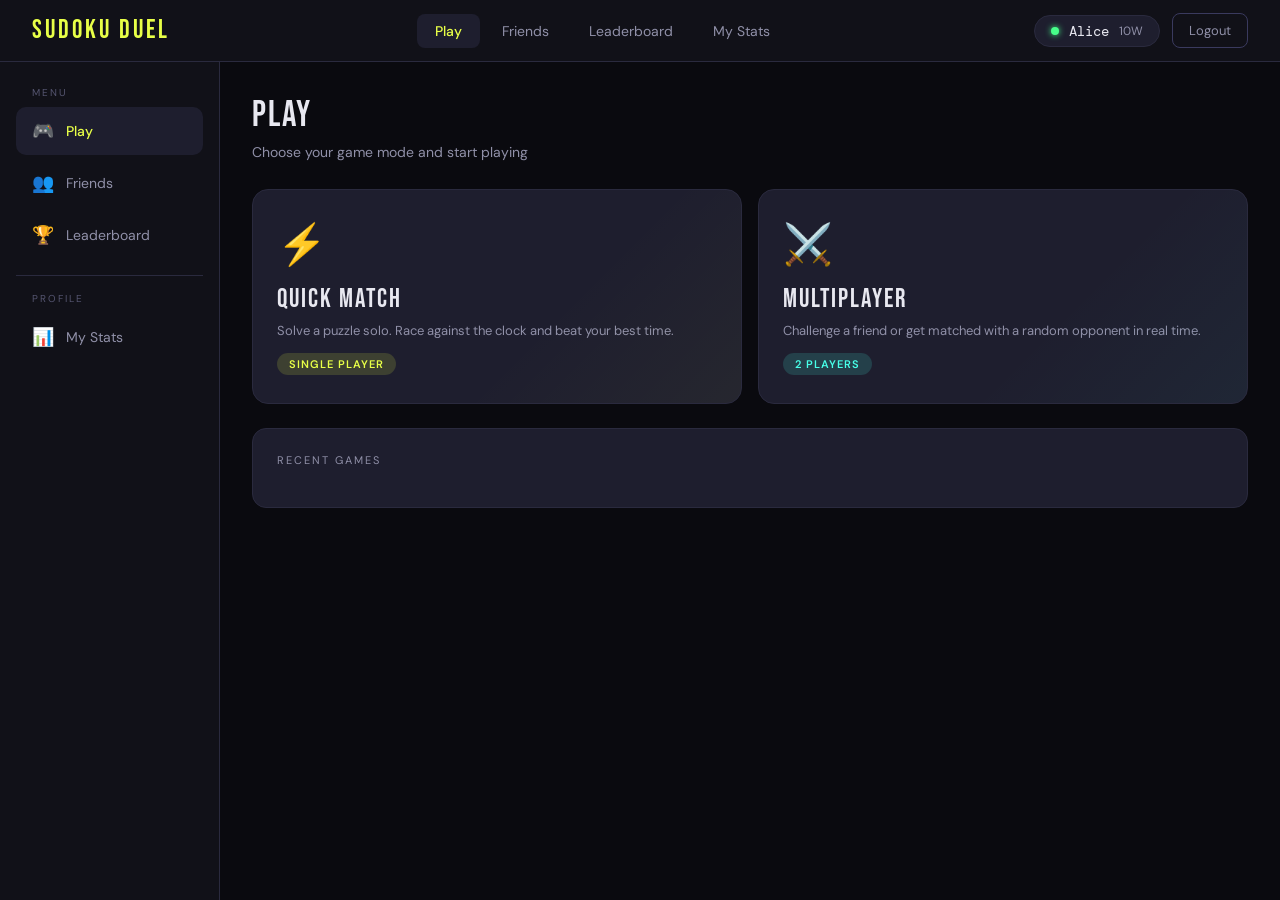
==== frontend_new/dashboard.html @ 7120846f "web dashboard and login logout page is designed" ====
<!DOCTYPE html>
<html lang="en">
<head>
<meta charset="UTF-8"/>
<meta name="viewport" content="width=device-width, initial-scale=1.0"/>
<title>Sudoku Duel — Dashboard</title>
<link href="https://fonts.googleapis.com/css2?family=Bebas+Neue&family=DM+Mono:wght@400;500&family=DM+Sans:wght@300;400;500&display=swap" rel="stylesheet"/>
<style>
:root {
  --bg:      #0a0a0f;
  --bg2:     #111118;
  --surface: #1e1e2e;
  --border:  #2a2a3e;
  --border2: #3a3a5e;
  --accent:  #e8ff47;
  --accent2: #47ffe8;
  --green:   #47ff8a;
  --danger:  #ff4747;
  --orange:  #ff9f47;
  --muted:   #555570;
  --text:    #e8e8f0;
  --text2:   #9090a8;
}
*, *::before, *::after { box-sizing: border-box; margin: 0; padding: 0; }
html, body { min-height: 100vh; background: var(--bg); color: var(--text); font-family: 'DM Sans', sans-serif; }

/* ── Header ── */
header {
  display: flex; align-items: center; justify-content: space-between;
  padding: 0 32px; height: 62px;
  border-bottom: 1px solid var(--border);
  background: var(--bg2);
  position: sticky; top: 0; z-index: 100;
}
.header-logo { font-family: 'Bebas Neue', sans-serif; font-size: 26px; color: var(--accent); letter-spacing: 3px; }
.header-nav { display: flex; gap: 4px; }
.nav-btn {
  padding: 8px 18px; background: transparent; border: none;
  color: var(--text2); font-size: 14px; cursor: pointer;
  border-radius: 8px; transition: all 0.15s; font-family: 'DM Sans', sans-serif;
}
.nav-btn:hover { background: var(--surface); color: var(--text); }
.nav-btn.active { background: var(--surface); color: var(--accent); font-weight: 500; }
.header-right { display: flex; align-items: center; gap: 12px; }
.player-chip {
  display: flex; align-items: center; gap: 10px;
  background: var(--surface); border: 1px solid var(--border);
  border-radius: 999px; padding: 6px 16px; cursor: pointer;
}
.chip-dot { width: 8px; height: 8px; border-radius: 50%; background: var(--green); box-shadow: 0 0 6px var(--green); }
.chip-name { font-family: 'DM Mono', monospace; font-size: 14px; }
.chip-wins { font-size: 12px; color: var(--text2); }
.btn-logout {
  background: transparent; border: 1px solid var(--border2);
  border-radius: 8px; color: var(--text2); padding: 8px 16px;
  font-size: 13px; cursor: pointer; transition: all 0.15s;
  font-family: 'DM Sans', sans-serif;
}
.btn-logout:hover { border-color: var(--danger); color: var(--danger); }

/* ── Layout ── */
.page { display: flex; min-height: calc(100vh - 62px); }
.sidebar {
  width: 220px; border-right: 1px solid var(--border);
  background: var(--bg2); padding: 24px 16px;
  display: flex; flex-direction: column; gap: 4px;
  flex-shrink: 0;
}
.sidebar-btn {
  display: flex; align-items: center; gap: 12px;
  padding: 12px 16px; border: none; border-radius: 10px;
  background: transparent; color: var(--text2);
  font-size: 14px; cursor: pointer; text-align: left;
  width: 100%; transition: all 0.15s; font-family: 'DM Sans', sans-serif;
}
.sidebar-btn:hover { background: var(--surface); color: var(--text); }
.sidebar-btn.active { background: var(--surface); color: var(--accent); font-weight: 500; }
.sidebar-btn .icon { font-size: 18px; width: 22px; text-align: center; }
.sidebar-divider { height: 1px; background: var(--border); margin: 12px 0; }
.sidebar-label { font-size: 10px; text-transform: uppercase; letter-spacing: 2px; color: var(--muted); padding: 0 16px; margin-bottom: 4px; }

.content { flex: 1; padding: 32px; overflow-y: auto; }

/* ── Section cards ── */
.section { display: none; }
.section.active { display: block; }

.page-title { font-family: 'Bebas Neue', sans-serif; font-size: 36px; color: var(--text); letter-spacing: 2px; margin-bottom: 6px; }
.page-sub { color: var(--text2); font-size: 14px; margin-bottom: 28px; }

.card {
  background: var(--surface); border: 1px solid var(--border);
  border-radius: 14px; padding: 24px;
}
.card-title { font-size: 11px; text-transform: uppercase; letter-spacing: 2px; color: var(--text2); margin-bottom: 16px; }

/* ── Play section ── */
.play-grid { display: grid; grid-template-columns: 1fr 1fr; gap: 16px; margin-bottom: 24px; }
.play-card {
  background: var(--surface); border: 1px solid var(--border);
  border-radius: 16px; padding: 28px 24px;
  cursor: pointer; transition: all 0.2s;
  position: relative; overflow: hidden;
}
.play-card::before {
  content: ''; position: absolute; inset: 0;
  background: linear-gradient(135deg, transparent 60%, rgba(232,255,71,0.04));
  pointer-events: none;
}
.play-card:hover { border-color: var(--accent); transform: translateY(-2px); }
.play-card.multi::before { background: linear-gradient(135deg, transparent 60%, rgba(71,255,232,0.04)); }
.play-card.multi:hover { border-color: var(--accent2); }
.play-icon { font-size: 40px; margin-bottom: 14px; }
.play-title { font-family: 'Bebas Neue', sans-serif; font-size: 26px; letter-spacing: 2px; margin-bottom: 6px; }
.play-desc { font-size: 13px; color: var(--text2); line-height: 1.5; }
.play-badge {
  display: inline-block; margin-top: 12px;
  padding: 4px 12px; border-radius: 99px;
  font-size: 11px; font-weight: 600; letter-spacing: 1px;
}
.badge-yellow { background: rgba(232,255,71,0.15); color: var(--accent); }
.badge-cyan   { background: rgba(71,255,232,0.15); color: var(--accent2); }

/* Difficulty row */
.diff-row { display: flex; gap: 8px; margin-bottom: 20px; }
.pill {
  padding: 8px 20px; border: 1px solid var(--border);
  border-radius: 8px; background: transparent;
  color: var(--text2); font-size: 13px; cursor: pointer;
  transition: all 0.15s; font-family: 'DM Sans', sans-serif;
}
.pill:hover  { border-color: var(--accent); color: var(--accent); }
.pill.active { background: var(--accent); border-color: var(--accent); color: var(--bg); font-weight: 500; }

.size-row { display: flex; gap: 8px; margin-bottom: 24px; align-items: center; }
.size-label { font-size: 12px; color: var(--text2); }

.btn-primary {
  padding: 14px 32px; background: var(--accent); border: none;
  border-radius: 10px; color: var(--bg);
  font-family: 'Bebas Neue', sans-serif; font-size: 20px;
  letter-spacing: 2px; cursor: pointer; transition: opacity 0.15s, transform 0.1s;
}
.btn-primary:hover { opacity: 0.88; transform: translateY(-1px); }

.btn-secondary {
  padding: 14px 32px; background: transparent; border: 1px solid var(--accent2);
  border-radius: 10px; color: var(--accent2);
  font-family: 'Bebas Neue', sans-serif; font-size: 20px;
  letter-spacing: 2px; cursor: pointer; transition: all 0.15s;
}
.btn-secondary:hover { background: rgba(71,255,232,0.08); }

/* Recent games */
.game-row {
  display: flex; align-items: center; gap: 16px;
  padding: 14px 0; border-bottom: 1px solid var(--border);
}
.game-row:last-child { border-bottom: none; }
.game-result {
  width: 48px; height: 48px; border-radius: 10px;
  display: flex; align-items: center; justify-content: center;
  font-size: 20px; flex-shrink: 0;
}
.result-win  { background: rgba(71,255,138,0.12); }
.result-loss { background: rgba(255,71,71,0.12); }
.result-draw { background: rgba(255,159,71,0.12); }
.game-info { flex: 1; }
.game-vs   { font-size: 14px; font-weight: 500; }
.game-meta { font-size: 12px; color: var(--text2); margin-top: 2px; }
.game-score { font-family: 'DM Mono', monospace; font-size: 16px; font-weight: 600; }

/* ── Friends section ── */
.friends-layout { display: grid; grid-template-columns: 1fr 320px; gap: 20px; }
.search-bar {
  display: flex; gap: 10px; margin-bottom: 20px;
}
.search-bar input {
  flex: 1; background: var(--bg2); border: 1px solid var(--border);
  border-radius: 10px; color: var(--text);
  font-family: 'DM Mono', monospace; font-size: 14px;
  padding: 12px 16px; outline: none; transition: border-color 0.2s;
}
.search-bar input:focus { border-color: var(--accent); }
.search-bar input::placeholder { color: var(--muted); }
.btn-search {
  padding: 12px 20px; background: var(--accent); border: none;
  border-radius: 10px; color: var(--bg); font-weight: 600;
  font-size: 14px; cursor: pointer; white-space: nowrap;
  font-family: 'DM Sans', sans-serif;
}

.friend-row {
  display: flex; align-items: center; gap: 14px;
  padding: 14px 0; border-bottom: 1px solid var(--border);
}
.friend-row:last-child { border-bottom: none; }
.avatar {
  width: 44px; height: 44px; border-radius: 50%;
  display: flex; align-items: center; justify-content: center;
  font-family: 'Bebas Neue', sans-serif; font-size: 20px;
  flex-shrink: 0;
}
.avatar-a { background: rgba(232,255,71,0.15);  color: var(--accent);  }
.avatar-b { background: rgba(71,255,232,0.15);  color: var(--accent2); }
.avatar-c { background: rgba(71,255,138,0.15);  color: var(--green);   }
.avatar-d { background: rgba(255,159,71,0.15);  color: var(--orange);  }
.avatar-e { background: rgba(255,71,71,0.15);   color: var(--danger);  }
.friend-info { flex: 1; }
.friend-name { font-size: 14px; font-weight: 500; }
.friend-stat { font-size: 12px; color: var(--text2); margin-top: 2px; }
.online-dot { display: inline-block; width: 7px; height: 7px; border-radius: 50%; background: var(--green); box-shadow: 0 0 5px var(--green); margin-right: 5px; }
.offline-dot { display: inline-block; width: 7px; height: 7px; border-radius: 50%; background: var(--muted); margin-right: 5px; }
.friend-actions { display: flex; gap: 8px; }
.btn-sm {
  padding: 7px 14px; border-radius: 8px; font-size: 12px;
  cursor: pointer; font-weight: 600; transition: all 0.15s;
  font-family: 'DM Sans', sans-serif; border: none;
}
.btn-challenge { background: rgba(232,255,71,0.12); color: var(--accent); border: 1px solid rgba(232,255,71,0.2); }
.btn-challenge:hover { background: rgba(232,255,71,0.2); }
.btn-remove   { background: transparent; color: var(--muted); border: 1px solid var(--border); }
.btn-remove:hover { color: var(--danger); border-color: var(--danger); }
.btn-add      { background: rgba(71,255,138,0.12); color: var(--green); border: 1px solid rgba(71,255,138,0.2); }
.btn-add:hover { background: rgba(71,255,138,0.2); }

.online-badge { display: inline-block; padding: 2px 8px; border-radius: 99px; font-size: 10px; font-weight: 600; margin-left: 6px; }
.badge-online  { background: rgba(71,255,138,0.15); color: var(--green); }
.badge-offline { background: rgba(85,85,112,0.2);   color: var(--muted); }

/* recommend section inside friends */
.rec-section { margin-top: 0; }
.rec-row {
  display: flex; align-items: center; gap: 12px;
  padding: 12px 0; border-bottom: 1px solid var(--border);
}
.rec-row:last-child { border-bottom: none; }
.rec-info { flex: 1; }
.rec-name  { font-size: 13px; font-weight: 500; }
.rec-meta  { font-size: 11px; color: var(--text2); }
.mutual-tag { font-size: 11px; color: var(--accent2); margin-top: 2px; }

/* ── Leaderboard section ── */
.lb-tabs { display: flex; gap: 8px; margin-bottom: 20px; }
.lb-tab {
  padding: 8px 18px; border: 1px solid var(--border);
  border-radius: 8px; background: transparent;
  color: var(--text2); font-size: 13px; cursor: pointer;
  transition: all 0.15s; font-family: 'DM Sans', sans-serif;
}
.lb-tab.active { background: var(--accent); border-color: var(--accent); color: var(--bg); font-weight: 500; }

.lb-row {
  display: flex; align-items: center; gap: 16px;
  padding: 14px 16px; border-radius: 10px;
  margin-bottom: 6px; background: var(--bg2);
  transition: background 0.15s;
}
.lb-row:hover { background: var(--surface); }
.lb-row.me { background: rgba(232,255,71,0.06); border: 1px solid rgba(232,255,71,0.15); }
.lb-rank { width: 32px; font-family: 'DM Mono', monospace; font-size: 16px; font-weight: 700; color: var(--text2); text-align: center; }
.lb-rank.gold   { color: #ffd700; }
.lb-rank.silver { color: #c0c0c0; }
.lb-rank.bronze { color: #cd7f32; }
.lb-avatar { width: 38px; height: 38px; border-radius: 50%; display: flex; align-items: center; justify-content: center; font-family: 'Bebas Neue', sans-serif; font-size: 18px; flex-shrink: 0; }
.lb-name  { flex: 1; font-size: 14px; font-weight: 500; }
.lb-stat  { font-family: 'DM Mono', monospace; font-size: 14px; font-weight: 600; }
.lb-wins  { color: var(--green); min-width: 70px; text-align: right; }
.lb-wr    { color: var(--text2); font-size: 12px; min-width: 60px; text-align: right; }
.lb-time  { color: var(--accent2); font-size: 12px; min-width: 70px; text-align: right; }
.lb-header {
  display: flex; align-items: center; gap: 16px;
  padding: 0 16px 10px;
  border-bottom: 1px solid var(--border); margin-bottom: 8px;
}
.lb-header-rank { width: 32px; }
.lb-header-av   { width: 38px; }
.lb-header-name { flex: 1; }
.lb-header span { font-size: 10px; text-transform: uppercase; letter-spacing: 1.5px; color: var(--muted); }

/* ── Stats section ── */
.stats-grid { display: grid; grid-template-columns: repeat(4, 1fr); gap: 14px; margin-bottom: 24px; }
.stat-card {
  background: var(--surface); border: 1px solid var(--border);
  border-radius: 12px; padding: 20px;
}
.stat-label { font-size: 11px; text-transform: uppercase; letter-spacing: 1.5px; color: var(--text2); margin-bottom: 8px; }
.stat-value { font-family: 'Bebas Neue', sans-serif; font-size: 40px; letter-spacing: 1px; line-height: 1; }
.stat-sub   { font-size: 12px; color: var(--text2); margin-top: 4px; }
.stat-green  { color: var(--green); }
.stat-accent { color: var(--accent); }
.stat-cyan   { color: var(--accent2); }
.stat-orange { color: var(--orange); }


/* ── Toast ── */
.toast {
  position: fixed; bottom: 32px; left: 50%;
  transform: translateX(-50%) translateY(20px);
  background: var(--surface); border: 1px solid var(--border);
  border-radius: 12px; padding: 14px 28px;
  font-size: 14px; z-index: 1000; opacity: 0;
  transition: all 0.3s; pointer-events: none;
}
.toast.show { opacity: 1; transform: translateX(-50%) translateY(0); }
.toast.success { border-color: var(--green); color: var(--green); }
.toast.info    { border-color: var(--accent); color: var(--accent); }

/* ── Modal ── */
.overlay {
  position: fixed; inset: 0; background: rgba(0,0,0,0.85);
  display: none; align-items: center; justify-content: center; z-index: 500;
}
.overlay.show { display: flex; }
.modal {
  background: var(--surface); border: 1px solid var(--border2);
  border-radius: 20px; padding: 36px; width: 420px; max-width: 90%;
}
.modal-title { font-family: 'Bebas Neue', sans-serif; font-size: 28px; letter-spacing: 2px; margin-bottom: 20px; }
.modal-body  { margin-bottom: 24px; }
.modal-body p { color: var(--text2); font-size: 14px; line-height: 1.6; }
.modal-actions { display: flex; gap: 10px; }
.btn-cancel {
  flex: 1; padding: 13px; background: transparent;
  border: 1px solid var(--border2); border-radius: 10px;
  color: var(--text2); font-size: 15px; cursor: pointer;
  font-family: 'DM Sans', sans-serif; transition: all 0.15s;
}
.btn-cancel:hover { border-color: var(--text); color: var(--text); }
.btn-confirm {
  flex: 1; padding: 13px; background: var(--accent); border: none;
  border-radius: 10px; color: var(--bg);
  font-family: 'Bebas Neue', sans-serif; font-size: 20px;
  letter-spacing: 1px; cursor: pointer;
}
</style>
</head>
<body>

<header>
  <div class="header-logo">SUDOKU DUEL</div>
  <nav class="header-nav">
    <button class="nav-btn active" onclick="showSection('play')">Play</button>
    <button class="nav-btn"        onclick="showSection('friends')">Friends</button>
    <button class="nav-btn"        onclick="showSection('leaderboard')">Leaderboard</button>
    <button class="nav-btn"        onclick="showSection('stats')">My Stats</button>
  </nav>
  <div class="header-right">
    <div class="player-chip" onclick="showSection('stats')">
      <span class="chip-dot"></span>
      <span class="chip-name" id="hdr-name">Player</span>
      <span class="chip-wins" id="hdr-wins">0W</span>
    </div>
    <button class="btn-logout" onclick="doLogout()">Logout</button>
  </div>
</header>

<div class="page">
  <aside class="sidebar">
    <div class="sidebar-label">Menu</div>
    <button class="sidebar-btn active" onclick="showSection('play')">
      <span class="icon">🎮</span> Play
    </button>
    <button class="sidebar-btn" onclick="showSection('friends')">
      <span class="icon">👥</span> Friends
    </button>
    <button class="sidebar-btn" onclick="showSection('leaderboard')">
      <span class="icon">🏆</span> Leaderboard
    </button>
    <div class="sidebar-divider"></div>
    <div class="sidebar-label">Profile</div>
    <button class="sidebar-btn" onclick="showSection('stats')">
      <span class="icon">📊</span> My Stats
    </button>
  </aside>
  <main class="content">
    <div class="section active" id="sec-play">
      <div class="page-title">PLAY</div>
      <div class="page-sub">Choose your game mode and start playing</div>

      <div class="play-grid">
        <div class="play-card" onclick="openSinglePlayer()">
          <div class="play-icon">⚡</div>
          <div class="play-title">QUICK MATCH</div>
          <div class="play-desc">Solve a puzzle solo. Race against the clock and beat your best time.</div>
          <span class="play-badge badge-yellow">SINGLE PLAYER</span>
        </div>
        <div class="play-card multi" onclick="openMultiplayer()">
          <div class="play-icon">⚔️</div>
          <div class="play-title">MULTIPLAYER</div>
          <div class="play-desc">Challenge a friend or get matched with a random opponent in real time.</div>
          <span class="play-badge badge-cyan">2 PLAYERS</span>
        </div>
      </div>
      <div class="card" id="sp-options" style="display:none; margin-bottom:20px;">
        <div class="card-title">Quick Match Settings</div>
        <div style="margin-bottom:14px;">
          <div style="font-size:12px; color:var(--text2); margin-bottom:8px;">BOARD SIZE</div>
          <div class="size-row">
            <span class="size-label">Size:</span>
            <div class="diff-row" id="size-row">
              <button class="pill" onclick="setSize(4)">4×4</button>
              <button class="pill active" onclick="setSize(9)">9×9</button>
              <button class="pill" onclick="setSize(16)">16×16</button>
            </div>
          </div>
        </div>
        <div style="margin-bottom:20px;">
          <div style="font-size:12px; color:var(--text2); margin-bottom:8px;">DIFFICULTY</div>
          <div class="diff-row" id="diff-row">
            <button class="pill active" onclick="setDiff(1)">Easy</button>
            <button class="pill" onclick="setDiff(2)">Medium</button>
            <button class="pill" onclick="setDiff(3)">Hard</button>
          </div>
        </div>
        <div style="display:flex; gap:12px;">
          <button class="btn-primary" onclick="startGame()">START GAME</button>
          <button class="btn-cancel" style="max-width:120px;" onclick="document.getElementById('sp-options').style.display='none'">Cancel</button>
        </div>
      </div>
      <div class="card" id="mp-options" style="display:none; margin-bottom:20px;">
        <div class="card-title">Multiplayer Options</div>
        <div style="display:flex; gap:12px; margin-bottom:16px; flex-wrap:wrap;">
          <button class="btn-primary" onclick="toast('Looking for opponent...', 'info')">RANDOM MATCH</button>
          <button class="btn-secondary" onclick="toast('Room code copied!', 'success')">CREATE ROOM</button>
        </div>
        <div style="display:flex; gap:10px;">
          <input id="room-code" placeholder="Enter room code..." style="flex:1; background:var(--bg2); border:1px solid var(--border); border-radius:10px; color:var(--text); font-family:'DM Mono',monospace; font-size:14px; padding:12px 16px; outline:none; transition:border-color 0.2s;" onfocus="this.style.borderColor='var(--accent2)'" onblur="this.style.borderColor='var(--border)'"/>
          <button class="btn-secondary" onclick="joinRoom()">JOIN</button>
        </div>
        <div style="margin-top:12px;">
          <button class="btn-cancel" onclick="document.getElementById('mp-options').style.display='none'">Cancel</button>
        </div>
      </div>

      <div class="card">
        <div class="card-title">Recent Games</div>
        <div id="recent-games">
          
        </div>
      </div>
    </div>
    <div class="section" id="sec-friends">
      <div class="page-title">FRIENDS</div>
      <div class="page-sub">Manage your friends and find new opponents</div>

      <div class="friends-layout">
        <div>
          <div class="search-bar">
            <input id="friend-search" type="text" placeholder="Search by username..."/>
            <button class="btn-search" onclick="searchPlayer()">Search</button>
          </div>
          <div class="card" id="search-results" style="display:none; margin-bottom:16px;">
            <div class="card-title">Search Results</div>
            <div id="search-list"></div>
          </div>
          <div class="card" style="margin-bottom:16px;">
            <div class="card-title">Online Friends <span style="color:var(--green); margin-left:4px;">●</span></div>
            <div id="online-friends">
              
            </div>
          </div>
          <div class="card">
            <div class="card-title">All Friends</div>
            <div id="all-friends">
              
            </div>
          </div>
        </div>
        <div>
          <div class="card">
            <div class="card-title">People You May Know</div>
            <div class="rec-section" id="recommendations">
              
            </div>
          </div>
          <div class="card" style="margin-top:16px;">
            <div class="card-title">Pending Requests</div>
            <div id="pending-list">
              
            </div>
          </div>
        </div>
      </div>
    </div>
    <div class="section" id="sec-leaderboard">
      <div class="page-title">LEADERBOARD</div>
      <div class="page-sub">Top players ranked by wins and win rate</div>

      <div class="lb-tabs">
        <button class="lb-tab active" onclick="setLbTab('global', this)">Global</button>
        <button class="lb-tab" onclick="setLbTab('friends', this)">Friends</button>
        <button class="lb-tab" onclick="setLbTab('weekly', this)">This Week</button>
      </div>

      <div class="card">
        <div class="lb-header">
          <div class="lb-header-rank"><span>#</span></div>
          <div class="lb-header-av"></div>
          <div class="lb-header-name"><span>Player</span></div>
          <span style="min-width:70px; text-align:right;">Wins</span>
          <span style="min-width:60px; text-align:right;">Win %</span>
          <span style="min-width:70px; text-align:right;">Best Time</span>
        </div>
        <div id="lb-list">
          <div class="lb-row me">
            <div class="lb-rank silver">2</div>
            <div class="lb-avatar avatar-a">A</div>
            <div class="lb-name" id="lb-me-name">You ← <span style="font-size:11px;color:var(--accent)">You</span></div>
            <div class="lb-stat lb-wins">10W</div>
            <div class="lb-stat lb-wr">83%</div>
            <div class="lb-stat lb-time">3:45</div>
          </div>
          
        </div>
      </div>
    </div>
    <div class="section" id="sec-stats">
      <div class="page-title" id="stats-title">MY STATS</div>
      <div class="page-sub" id="stats-sub">Your performance overview</div>

      <div class="stats-grid">
        <div class="stat-card">
          <div class="stat-label">Total Wins</div>
          <div class="stat-value stat-green" id="stat-wins">0</div>
          <div class="stat-sub">All time</div>
        </div>
        <div class="stat-card">
          <div class="stat-label">Total Losses</div>
          <div class="stat-value stat-orange" id="stat-loss">0</div>
          <div class="stat-sub">All time</div>
        </div>
        <div class="stat-card">
          <div class="stat-label">Win Rate</div>
          <div class="stat-value stat-accent" id="stat-wr">0%</div>
          <div class="stat-sub">Wins / Games</div>
        </div>
        <div class="stat-card">
          <div class="stat-label">Best Time</div>
          <div class="stat-value stat-cyan" id="stat-time">0:00</div>
          <div class="stat-sub">9×9 Medium</div>
        </div>
      </div>

      <div class="card">
        <div class="card-title">Recent Activity</div>
        
      </div>
    </div>

    

  </main>
</div>

<!-- Toast -->
<div class="toast" id="toast"></div>

<!-- Challenge Modal -->
<div class="overlay" id="challenge-modal">
  <div class="modal">
    <div class="modal-title">⚔ CHALLENGE</div>
    <div class="modal-body">
      <p>Send a challenge to <strong id="challenge-name"></strong>?</p>
      <p style="margin-top:10px;">They will receive a notification and can accept or decline.</p>
    </div>
    <div class="modal-actions">
      <button class="btn-cancel" onclick="closeModal('challenge-modal')">Cancel</button>
      <button class="btn-confirm" onclick="sendChallenge()">SEND</button>
    </div>
  </div>
</div>

<!-- Remove Friend Modal -->
<div class="overlay" id="remove-modal">
  <div class="modal">
    <div class="modal-title">REMOVE FRIEND</div>
    <div class="modal-body">
      <p>Remove <strong id="remove-name"></strong> from your friends list?</p>
    </div>
    <div class="modal-actions">
      <button class="btn-cancel" onclick="closeModal('remove-modal')">Cancel</button>
      <button class="btn-confirm" style="background:var(--danger);" onclick="confirmRemove()">REMOVE</button>
    </div>
  </div>
</div>

<script>
const API = 'http://localhost:8000';

// ── Player data ──────────────────────────────────────────────
let player = { id: 1, name: 'Alice', wins: 10, loss: 2, online: true };
const saved = localStorage.getItem('player');
if (saved) {
  try { player = JSON.parse(saved); } catch(e) {}
}

document.getElementById('hdr-name').textContent  = player.name  || player.username || 'Player';
document.getElementById('hdr-wins').textContent  = (player.wins || 0) + 'W';
document.getElementById('stats-title').textContent = (player.name || player.username || 'Player').toUpperCase() + "'S STATS";
document.getElementById('stat-wins').textContent = player.wins || 10;
document.getElementById('stat-loss').textContent = player.loss || player.losses || 2;
const wr = player.wins ? Math.round(player.wins / ((player.wins + (player.loss || player.losses || 0))) * 100) : 83;
document.getElementById('stat-wr').textContent   = wr + '%';
document.getElementById('lb-me-name').innerHTML  = (player.name || player.username || 'You') + ' <span style="font-size:11px;color:var(--accent)">← You</span>';
document.getElementById('disp-name').value        = player.name || player.username || '';

// ── Section switching ────────────────────────────────────────
function showSection(name) {
  document.querySelectorAll('.section').forEach(s => s.classList.remove('active'));
  document.querySelectorAll('.nav-btn').forEach(b => b.classList.remove('active'));
  document.querySelectorAll('.sidebar-btn').forEach(b => b.classList.remove('active'));

  document.getElementById('sec-' + name).classList.add('active');

  document.querySelectorAll('.nav-btn').forEach(b => {
    if (b.textContent.toLowerCase().includes(name)) b.classList.add('active');
  });
  document.querySelectorAll('.sidebar-btn').forEach(b => {
    if (b.textContent.toLowerCase().includes(name)) b.classList.add('active');
  });
}

// ── Play options ─────────────────────────────────────────────
let selSize = 9;
let selDiff = 1;

function openSinglePlayer() {
  document.getElementById('sp-options').style.display = 'block';
  document.getElementById('mp-options').style.display = 'none';
}
function openMultiplayer() {
  document.getElementById('mp-options').style.display = 'block';
  document.getElementById('sp-options').style.display = 'none';
}

function setSize(s) {
  selSize = s;
  document.querySelectorAll('#size-row .pill').forEach(p => p.classList.remove('active'));
  event.target.classList.add('active');
}
function setDiff(d) {
  selDiff = d;
  document.querySelectorAll('#diff-row .pill').forEach(p => p.classList.remove('active'));
  event.target.classList.add('active');
}
function startGame() {
  toast('Generating ' + selSize + 'x' + selSize + ' puzzle...', 'info');
  setTimeout(() => { window.location.href = 'game.html?size=' + selSize + '&diff=' + selDiff; }, 800);
}
function joinRoom() {
  const code = document.getElementById('room-code').value.trim();
  if (!code) { toast('Please enter a room code', 'info'); return; }
  toast('Joining room ' + code + '...', 'info');
}

// ── Friends ──────────────────────────────────────────────────
let pendingRemove    = '';
let pendingChallenge = '';

function challengeFriend(name) {
  pendingChallenge = name;
  document.getElementById('challenge-name').textContent = name;
  document.getElementById('challenge-modal').classList.add('show');
}
function sendChallenge() {
  closeModal('challenge-modal');
  toast('Challenge sent to ' + pendingChallenge + '!', 'success');
}
function removeFriend(name) {
  pendingRemove = name;
  document.getElementById('remove-name').textContent = name;
  document.getElementById('remove-modal').classList.add('show');
}
function confirmRemove() {
  closeModal('remove-modal');
  toast(pendingRemove + ' removed from friends', 'info');
}
function addFriend(name) {
  toast('Friend request sent to ' + name + '!', 'success');
  event.target.textContent = 'Sent';
  event.target.disabled    = true;
}
function acceptFriend(name) {
  toast(name + ' added as a friend!', 'success');
  event.target.closest('.rec-row').remove();
}
function declineFriend(name) {
  event.target.closest('.rec-row').remove();
}

function searchPlayer() {
  const q = document.getElementById('friend-search').value.trim();
  if (!q) { toast('Enter a username to search', 'info'); return; }
  const box = document.getElementById('search-results');
  const list = document.getElementById('search-list');
  box.style.display = 'block';
  list.innerHTML = `
    <div class="friend-row">
      <div class="avatar avatar-a">${q[0].toUpperCase()}</div>
      <div class="friend-info">
        <div class="friend-name">${q}</div>
        <div class="friend-stat">W: 5 · L: 3</div>
      </div>
      <button class="btn-sm btn-add" onclick="addFriend('${q}')">+ Add</button>
    </div>`;
}

// ── Leaderboard tabs ─────────────────────────────────────────
function setLbTab(tab, btn) {
  document.querySelectorAll('.lb-tab').forEach(b => b.classList.remove('active'));
  btn.classList.add('active');
  toast('Loaded ' + tab + ' leaderboard', 'info');
}

// ── Settings ─────────────────────────────────────────────────
function toggleSetting(id) {
  document.getElementById(id).classList.toggle('on');
}

// ── Modal helpers ────────────────────────────────────────────
function closeModal(id) {
  document.getElementById(id).classList.remove('show');
}
document.querySelectorAll('.overlay').forEach(o => {
  o.addEventListener('click', function(e) {
    if (e.target === this) this.classList.remove('show');
  });
});

// ── Toast ────────────────────────────────────────────────────
let toastTimer;
function toast(msg, type) {
  const t = document.getElementById('toast');
  t.textContent  = msg;
  t.className    = 'toast show ' + (type || 'info');
  clearTimeout(toastTimer);
  toastTimer = setTimeout(() => { t.classList.remove('show'); }, 2500);
}

// ── Logout ───────────────────────────────────────────────────
function doLogout() {
  localStorage.removeItem('player');
  window.location.href = 'index.html';
}
</script>
</body>
</html>
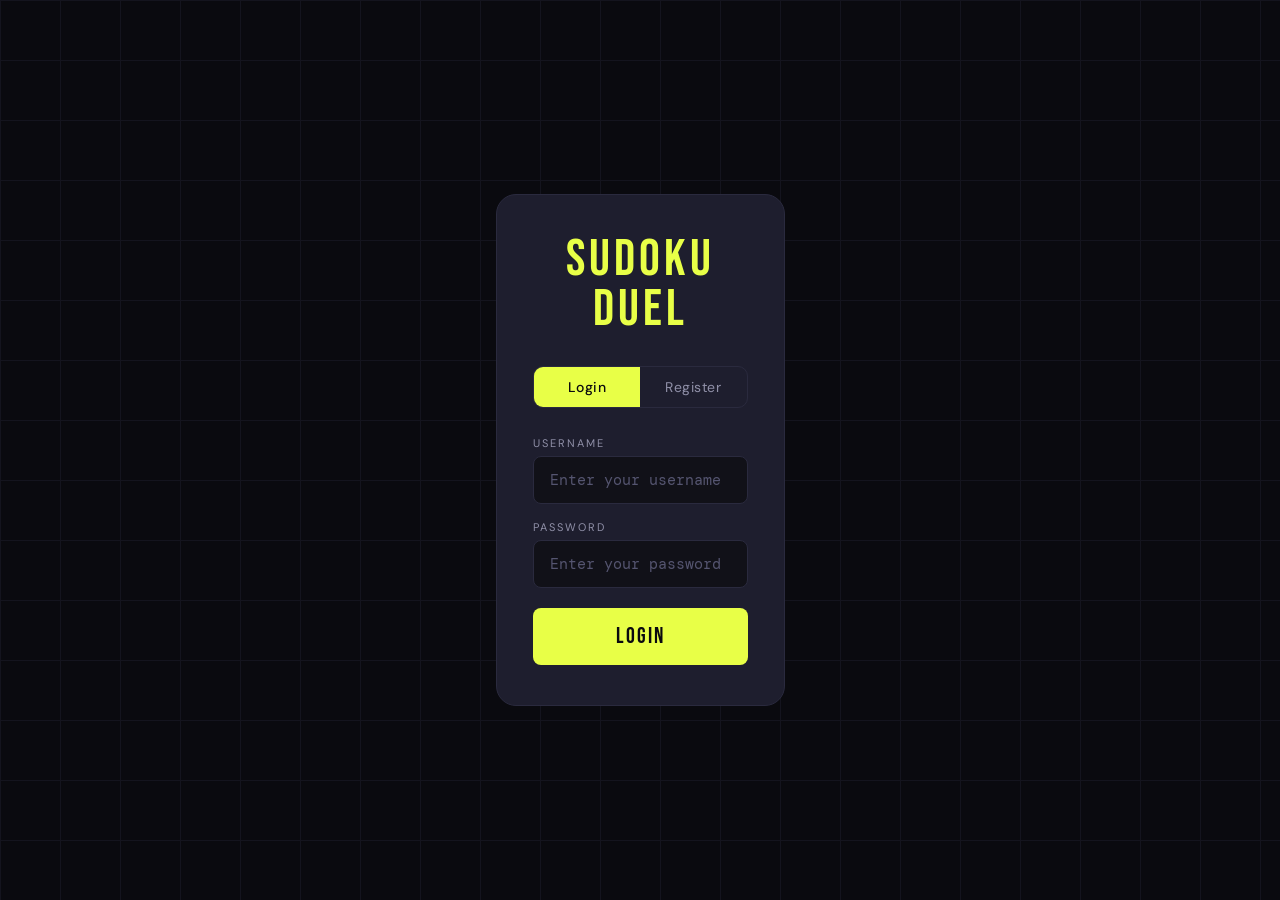
==== commit fa202228: "fix the bugs" ====
--- a/frontend_new/dashboard.html
+++ b/frontend_new/dashboard.html
@@ -4,352 +4,23 @@
 <meta charset="UTF-8"/>
 <meta name="viewport" content="width=device-width, initial-scale=1.0"/>
 <title>Sudoku Duel — Dashboard</title>
-<link href="https://fonts.googleapis.com/css2?family=Bebas+Neue&family=DM+Mono:wght@400;500&family=DM+Sans:wght@300;400;500&display=swap" rel="stylesheet"/>
-<style>
-:root {
-  --bg:      #0a0a0f;
-  --bg2:     #111118;
-  --surface: #1e1e2e;
-  --border:  #2a2a3e;
-  --border2: #3a3a5e;
-  --accent:  #e8ff47;
-  --accent2: #47ffe8;
-  --green:   #47ff8a;
-  --danger:  #ff4747;
-  --orange:  #ff9f47;
-  --muted:   #555570;
-  --text:    #e8e8f0;
-  --text2:   #9090a8;
-}
-*, *::before, *::after { box-sizing: border-box; margin: 0; padding: 0; }
-html, body { min-height: 100vh; background: var(--bg); color: var(--text); font-family: 'DM Sans', sans-serif; }
-
-/* ── Header ── */
-header {
-  display: flex; align-items: center; justify-content: space-between;
-  padding: 0 32px; height: 62px;
-  border-bottom: 1px solid var(--border);
-  background: var(--bg2);
-  position: sticky; top: 0; z-index: 100;
-}
-.header-logo { font-family: 'Bebas Neue', sans-serif; font-size: 26px; color: var(--accent); letter-spacing: 3px; }
-.header-nav { display: flex; gap: 4px; }
-.nav-btn {
-  padding: 8px 18px; background: transparent; border: none;
-  color: var(--text2); font-size: 14px; cursor: pointer;
-  border-radius: 8px; transition: all 0.15s; font-family: 'DM Sans', sans-serif;
-}
-.nav-btn:hover { background: var(--surface); color: var(--text); }
-.nav-btn.active { background: var(--surface); color: var(--accent); font-weight: 500; }
-.header-right { display: flex; align-items: center; gap: 12px; }
-.player-chip {
-  display: flex; align-items: center; gap: 10px;
-  background: var(--surface); border: 1px solid var(--border);
-  border-radius: 999px; padding: 6px 16px; cursor: pointer;
-}
-.chip-dot { width: 8px; height: 8px; border-radius: 50%; background: var(--green); box-shadow: 0 0 6px var(--green); }
-.chip-name { font-family: 'DM Mono', monospace; font-size: 14px; }
-.chip-wins { font-size: 12px; color: var(--text2); }
-.btn-logout {
-  background: transparent; border: 1px solid var(--border2);
-  border-radius: 8px; color: var(--text2); padding: 8px 16px;
-  font-size: 13px; cursor: pointer; transition: all 0.15s;
-  font-family: 'DM Sans', sans-serif;
-}
-.btn-logout:hover { border-color: var(--danger); color: var(--danger); }
-
-/* ── Layout ── */
-.page { display: flex; min-height: calc(100vh - 62px); }
-.sidebar {
-  width: 220px; border-right: 1px solid var(--border);
-  background: var(--bg2); padding: 24px 16px;
-  display: flex; flex-direction: column; gap: 4px;
-  flex-shrink: 0;
-}
-.sidebar-btn {
-  display: flex; align-items: center; gap: 12px;
-  padding: 12px 16px; border: none; border-radius: 10px;
-  background: transparent; color: var(--text2);
-  font-size: 14px; cursor: pointer; text-align: left;
-  width: 100%; transition: all 0.15s; font-family: 'DM Sans', sans-serif;
-}
-.sidebar-btn:hover { background: var(--surface); color: var(--text); }
-.sidebar-btn.active { background: var(--surface); color: var(--accent); font-weight: 500; }
-.sidebar-btn .icon { font-size: 18px; width: 22px; text-align: center; }
-.sidebar-divider { height: 1px; background: var(--border); margin: 12px 0; }
-.sidebar-label { font-size: 10px; text-transform: uppercase; letter-spacing: 2px; color: var(--muted); padding: 0 16px; margin-bottom: 4px; }
-
-.content { flex: 1; padding: 32px; overflow-y: auto; }
-
-/* ── Section cards ── */
-.section { display: none; }
-.section.active { display: block; }
-
-.page-title { font-family: 'Bebas Neue', sans-serif; font-size: 36px; color: var(--text); letter-spacing: 2px; margin-bottom: 6px; }
-.page-sub { color: var(--text2); font-size: 14px; margin-bottom: 28px; }
-
-.card {
-  background: var(--surface); border: 1px solid var(--border);
-  border-radius: 14px; padding: 24px;
-}
-.card-title { font-size: 11px; text-transform: uppercase; letter-spacing: 2px; color: var(--text2); margin-bottom: 16px; }
-
-/* ── Play section ── */
-.play-grid { display: grid; grid-template-columns: 1fr 1fr; gap: 16px; margin-bottom: 24px; }
-.play-card {
-  background: var(--surface); border: 1px solid var(--border);
-  border-radius: 16px; padding: 28px 24px;
-  cursor: pointer; transition: all 0.2s;
-  position: relative; overflow: hidden;
-}
-.play-card::before {
-  content: ''; position: absolute; inset: 0;
-  background: linear-gradient(135deg, transparent 60%, rgba(232,255,71,0.04));
-  pointer-events: none;
-}
-.play-card:hover { border-color: var(--accent); transform: translateY(-2px); }
-.play-card.multi::before { background: linear-gradient(135deg, transparent 60%, rgba(71,255,232,0.04)); }
-.play-card.multi:hover { border-color: var(--accent2); }
-.play-icon { font-size: 40px; margin-bottom: 14px; }
-.play-title { font-family: 'Bebas Neue', sans-serif; font-size: 26px; letter-spacing: 2px; margin-bottom: 6px; }
-.play-desc { font-size: 13px; color: var(--text2); line-height: 1.5; }
-.play-badge {
-  display: inline-block; margin-top: 12px;
-  padding: 4px 12px; border-radius: 99px;
-  font-size: 11px; font-weight: 600; letter-spacing: 1px;
-}
-.badge-yellow { background: rgba(232,255,71,0.15); color: var(--accent); }
-.badge-cyan   { background: rgba(71,255,232,0.15); color: var(--accent2); }
-
-/* Difficulty row */
-.diff-row { display: flex; gap: 8px; margin-bottom: 20px; }
-.pill {
-  padding: 8px 20px; border: 1px solid var(--border);
-  border-radius: 8px; background: transparent;
-  color: var(--text2); font-size: 13px; cursor: pointer;
-  transition: all 0.15s; font-family: 'DM Sans', sans-serif;
-}
-.pill:hover  { border-color: var(--accent); color: var(--accent); }
-.pill.active { background: var(--accent); border-color: var(--accent); color: var(--bg); font-weight: 500; }
-
-.size-row { display: flex; gap: 8px; margin-bottom: 24px; align-items: center; }
-.size-label { font-size: 12px; color: var(--text2); }
-
-.btn-primary {
-  padding: 14px 32px; background: var(--accent); border: none;
-  border-radius: 10px; color: var(--bg);
-  font-family: 'Bebas Neue', sans-serif; font-size: 20px;
-  letter-spacing: 2px; cursor: pointer; transition: opacity 0.15s, transform 0.1s;
-}
-.btn-primary:hover { opacity: 0.88; transform: translateY(-1px); }
-
-.btn-secondary {
-  padding: 14px 32px; background: transparent; border: 1px solid var(--accent2);
-  border-radius: 10px; color: var(--accent2);
-  font-family: 'Bebas Neue', sans-serif; font-size: 20px;
-  letter-spacing: 2px; cursor: pointer; transition: all 0.15s;
-}
-.btn-secondary:hover { background: rgba(71,255,232,0.08); }
-
-/* Recent games */
-.game-row {
-  display: flex; align-items: center; gap: 16px;
-  padding: 14px 0; border-bottom: 1px solid var(--border);
-}
-.game-row:last-child { border-bottom: none; }
-.game-result {
-  width: 48px; height: 48px; border-radius: 10px;
-  display: flex; align-items: center; justify-content: center;
-  font-size: 20px; flex-shrink: 0;
-}
-.result-win  { background: rgba(71,255,138,0.12); }
-.result-loss { background: rgba(255,71,71,0.12); }
-.result-draw { background: rgba(255,159,71,0.12); }
-.game-info { flex: 1; }
-.game-vs   { font-size: 14px; font-weight: 500; }
-.game-meta { font-size: 12px; color: var(--text2); margin-top: 2px; }
-.game-score { font-family: 'DM Mono', monospace; font-size: 16px; font-weight: 600; }
-
-/* ── Friends section ── */
-.friends-layout { display: grid; grid-template-columns: 1fr 320px; gap: 20px; }
-.search-bar {
-  display: flex; gap: 10px; margin-bottom: 20px;
-}
-.search-bar input {
-  flex: 1; background: var(--bg2); border: 1px solid var(--border);
-  border-radius: 10px; color: var(--text);
-  font-family: 'DM Mono', monospace; font-size: 14px;
-  padding: 12px 16px; outline: none; transition: border-color 0.2s;
-}
-.search-bar input:focus { border-color: var(--accent); }
-.search-bar input::placeholder { color: var(--muted); }
-.btn-search {
-  padding: 12px 20px; background: var(--accent); border: none;
-  border-radius: 10px; color: var(--bg); font-weight: 600;
-  font-size: 14px; cursor: pointer; white-space: nowrap;
-  font-family: 'DM Sans', sans-serif;
-}
-
-.friend-row {
-  display: flex; align-items: center; gap: 14px;
-  padding: 14px 0; border-bottom: 1px solid var(--border);
-}
-.friend-row:last-child { border-bottom: none; }
-.avatar {
-  width: 44px; height: 44px; border-radius: 50%;
-  display: flex; align-items: center; justify-content: center;
-  font-family: 'Bebas Neue', sans-serif; font-size: 20px;
-  flex-shrink: 0;
-}
-.avatar-a { background: rgba(232,255,71,0.15);  color: var(--accent);  }
-.avatar-b { background: rgba(71,255,232,0.15);  color: var(--accent2); }
-.avatar-c { background: rgba(71,255,138,0.15);  color: var(--green);   }
-.avatar-d { background: rgba(255,159,71,0.15);  color: var(--orange);  }
-.avatar-e { background: rgba(255,71,71,0.15);   color: var(--danger);  }
-.friend-info { flex: 1; }
-.friend-name { font-size: 14px; font-weight: 500; }
-.friend-stat { font-size: 12px; color: var(--text2); margin-top: 2px; }
-.online-dot { display: inline-block; width: 7px; height: 7px; border-radius: 50%; background: var(--green); box-shadow: 0 0 5px var(--green); margin-right: 5px; }
-.offline-dot { display: inline-block; width: 7px; height: 7px; border-radius: 50%; background: var(--muted); margin-right: 5px; }
-.friend-actions { display: flex; gap: 8px; }
-.btn-sm {
-  padding: 7px 14px; border-radius: 8px; font-size: 12px;
-  cursor: pointer; font-weight: 600; transition: all 0.15s;
-  font-family: 'DM Sans', sans-serif; border: none;
-}
-.btn-challenge { background: rgba(232,255,71,0.12); color: var(--accent); border: 1px solid rgba(232,255,71,0.2); }
-.btn-challenge:hover { background: rgba(232,255,71,0.2); }
-.btn-remove   { background: transparent; color: var(--muted); border: 1px solid var(--border); }
-.btn-remove:hover { color: var(--danger); border-color: var(--danger); }
-.btn-add      { background: rgba(71,255,138,0.12); color: var(--green); border: 1px solid rgba(71,255,138,0.2); }
-.btn-add:hover { background: rgba(71,255,138,0.2); }
-
-.online-badge { display: inline-block; padding: 2px 8px; border-radius: 99px; font-size: 10px; font-weight: 600; margin-left: 6px; }
-.badge-online  { background: rgba(71,255,138,0.15); color: var(--green); }
-.badge-offline { background: rgba(85,85,112,0.2);   color: var(--muted); }
-
-/* recommend section inside friends */
-.rec-section { margin-top: 0; }
-.rec-row {
-  display: flex; align-items: center; gap: 12px;
-  padding: 12px 0; border-bottom: 1px solid var(--border);
-}
-.rec-row:last-child { border-bottom: none; }
-.rec-info { flex: 1; }
-.rec-name  { font-size: 13px; font-weight: 500; }
-.rec-meta  { font-size: 11px; color: var(--text2); }
-.mutual-tag { font-size: 11px; color: var(--accent2); margin-top: 2px; }
-
-/* ── Leaderboard section ── */
-.lb-tabs { display: flex; gap: 8px; margin-bottom: 20px; }
-.lb-tab {
-  padding: 8px 18px; border: 1px solid var(--border);
-  border-radius: 8px; background: transparent;
-  color: var(--text2); font-size: 13px; cursor: pointer;
-  transition: all 0.15s; font-family: 'DM Sans', sans-serif;
-}
-.lb-tab.active { background: var(--accent); border-color: var(--accent); color: var(--bg); font-weight: 500; }
-
-.lb-row {
-  display: flex; align-items: center; gap: 16px;
-  padding: 14px 16px; border-radius: 10px;
-  margin-bottom: 6px; background: var(--bg2);
-  transition: background 0.15s;
-}
-.lb-row:hover { background: var(--surface); }
-.lb-row.me { background: rgba(232,255,71,0.06); border: 1px solid rgba(232,255,71,0.15); }
-.lb-rank { width: 32px; font-family: 'DM Mono', monospace; font-size: 16px; font-weight: 700; color: var(--text2); text-align: center; }
-.lb-rank.gold   { color: #ffd700; }
-.lb-rank.silver { color: #c0c0c0; }
-.lb-rank.bronze { color: #cd7f32; }
-.lb-avatar { width: 38px; height: 38px; border-radius: 50%; display: flex; align-items: center; justify-content: center; font-family: 'Bebas Neue', sans-serif; font-size: 18px; flex-shrink: 0; }
-.lb-name  { flex: 1; font-size: 14px; font-weight: 500; }
-.lb-stat  { font-family: 'DM Mono', monospace; font-size: 14px; font-weight: 600; }
-.lb-wins  { color: var(--green); min-width: 70px; text-align: right; }
-.lb-wr    { color: var(--text2); font-size: 12px; min-width: 60px; text-align: right; }
-.lb-time  { color: var(--accent2); font-size: 12px; min-width: 70px; text-align: right; }
-.lb-header {
-  display: flex; align-items: center; gap: 16px;
-  padding: 0 16px 10px;
-  border-bottom: 1px solid var(--border); margin-bottom: 8px;
-}
-.lb-header-rank { width: 32px; }
-.lb-header-av   { width: 38px; }
-.lb-header-name { flex: 1; }
-.lb-header span { font-size: 10px; text-transform: uppercase; letter-spacing: 1.5px; color: var(--muted); }
-
-/* ── Stats section ── */
-.stats-grid { display: grid; grid-template-columns: repeat(4, 1fr); gap: 14px; margin-bottom: 24px; }
-.stat-card {
-  background: var(--surface); border: 1px solid var(--border);
-  border-radius: 12px; padding: 20px;
-}
-.stat-label { font-size: 11px; text-transform: uppercase; letter-spacing: 1.5px; color: var(--text2); margin-bottom: 8px; }
-.stat-value { font-family: 'Bebas Neue', sans-serif; font-size: 40px; letter-spacing: 1px; line-height: 1; }
-.stat-sub   { font-size: 12px; color: var(--text2); margin-top: 4px; }
-.stat-green  { color: var(--green); }
-.stat-accent { color: var(--accent); }
-.stat-cyan   { color: var(--accent2); }
-.stat-orange { color: var(--orange); }
-
-
-/* ── Toast ── */
-.toast {
-  position: fixed; bottom: 32px; left: 50%;
-  transform: translateX(-50%) translateY(20px);
-  background: var(--surface); border: 1px solid var(--border);
-  border-radius: 12px; padding: 14px 28px;
-  font-size: 14px; z-index: 1000; opacity: 0;
-  transition: all 0.3s; pointer-events: none;
-}
-.toast.show { opacity: 1; transform: translateX(-50%) translateY(0); }
-.toast.success { border-color: var(--green); color: var(--green); }
-.toast.info    { border-color: var(--accent); color: var(--accent); }
-
-/* ── Modal ── */
-.overlay {
-  position: fixed; inset: 0; background: rgba(0,0,0,0.85);
-  display: none; align-items: center; justify-content: center; z-index: 500;
-}
-.overlay.show { display: flex; }
-.modal {
-  background: var(--surface); border: 1px solid var(--border2);
-  border-radius: 20px; padding: 36px; width: 420px; max-width: 90%;
-}
-.modal-title { font-family: 'Bebas Neue', sans-serif; font-size: 28px; letter-spacing: 2px; margin-bottom: 20px; }
-.modal-body  { margin-bottom: 24px; }
-.modal-body p { color: var(--text2); font-size: 14px; line-height: 1.6; }
-.modal-actions { display: flex; gap: 10px; }
-.btn-cancel {
-  flex: 1; padding: 13px; background: transparent;
-  border: 1px solid var(--border2); border-radius: 10px;
-  color: var(--text2); font-size: 15px; cursor: pointer;
-  font-family: 'DM Sans', sans-serif; transition: all 0.15s;
-}
-.btn-cancel:hover { border-color: var(--text); color: var(--text); }
-.btn-confirm {
-  flex: 1; padding: 13px; background: var(--accent); border: none;
-  border-radius: 10px; color: var(--bg);
-  font-family: 'Bebas Neue', sans-serif; font-size: 20px;
-  letter-spacing: 1px; cursor: pointer;
-}
-</style>
+<link rel="stylesheet" href="css/theme.css"/>
+<link rel="stylesheet" href="css/dashboard.css"/>
 </head>
 <body>
 
 <header>
-  <div class="header-logo">SUDOKU DUEL</div>
+  <a class="header-logo" href="dashboard.html">SUDOKU DUEL</a>
   <nav class="header-nav">
     <button class="nav-btn active" onclick="showSection('play')">Play</button>
+    <button class="nav-btn"        onclick="showSection('multiplayer')">Multiplayer</button>
     <button class="nav-btn"        onclick="showSection('friends')">Friends</button>
     <button class="nav-btn"        onclick="showSection('leaderboard')">Leaderboard</button>
     <button class="nav-btn"        onclick="showSection('stats')">My Stats</button>
   </nav>
   <div class="header-right">
     <div class="player-chip" onclick="showSection('stats')">
-      <span class="chip-dot"></span>
       <span class="chip-name" id="hdr-name">Player</span>
-      <span class="chip-wins" id="hdr-wins">0W</span>
     </div>
     <button class="btn-logout" onclick="doLogout()">Logout</button>
   </div>
@@ -359,45 +30,50 @@
   <aside class="sidebar">
     <div class="sidebar-label">Menu</div>
     <button class="sidebar-btn active" onclick="showSection('play')">
-      <span class="icon">🎮</span> Play
+      Play
+    </button>
+    <button class="sidebar-btn" onclick="showSection('multiplayer')">
+      Multiplayer
     </button>
     <button class="sidebar-btn" onclick="showSection('friends')">
-      <span class="icon">👥</span> Friends
+      Friends
     </button>
     <button class="sidebar-btn" onclick="showSection('leaderboard')">
-      <span class="icon">🏆</span> Leaderboard
+      Leaderboard
     </button>
     <div class="sidebar-divider"></div>
     <div class="sidebar-label">Profile</div>
     <button class="sidebar-btn" onclick="showSection('stats')">
-      <span class="icon">📊</span> My Stats
+      My Stats
     </button>
   </aside>
+
   <main class="content">
+
+    <!-- ── PLAY ── -->
     <div class="section active" id="sec-play">
       <div class="page-title">PLAY</div>
       <div class="page-sub">Choose your game mode and start playing</div>
 
       <div class="play-grid">
         <div class="play-card" onclick="openSinglePlayer()">
-          <div class="play-icon">⚡</div>
+          <div class="play-icon"></div>
           <div class="play-title">QUICK MATCH</div>
-          <div class="play-desc">Solve a puzzle solo. Race against the clock and beat your best time.</div>
           <span class="play-badge badge-yellow">SINGLE PLAYER</span>
         </div>
         <div class="play-card multi" onclick="openMultiplayer()">
-          <div class="play-icon">⚔️</div>
+          <div class="play-icon"></div>
           <div class="play-title">MULTIPLAYER</div>
-          <div class="play-desc">Challenge a friend or get matched with a random opponent in real time.</div>
           <span class="play-badge badge-cyan">2 PLAYERS</span>
         </div>
       </div>
+
+      <!-- Single player options -->
       <div class="card" id="sp-options" style="display:none; margin-bottom:20px;">
         <div class="card-title">Quick Match Settings</div>
         <div style="margin-bottom:14px;">
-          <div style="font-size:12px; color:var(--text2); margin-bottom:8px;">BOARD SIZE</div>
+          <div style="font-size:12px; color:var(--text2); margin-bottom:8px; text-transform:uppercase; letter-spacing:1px;">Board Size</div>
           <div class="size-row">
-            <span class="size-label">Size:</span>
             <div class="diff-row" id="size-row">
               <button class="pill" onclick="setSize(4)">4×4</button>
               <button class="pill active" onclick="setSize(9)">9×9</button>
@@ -406,7 +82,7 @@
           </div>
         </div>
         <div style="margin-bottom:20px;">
-          <div style="font-size:12px; color:var(--text2); margin-bottom:8px;">DIFFICULTY</div>
+          <div style="font-size:12px; color:var(--text2); margin-bottom:8px; text-transform:uppercase; letter-spacing:1px;">Difficulty</div>
           <div class="diff-row" id="diff-row">
             <button class="pill active" onclick="setDiff(1)">Easy</button>
             <button class="pill" onclick="setDiff(2)">Medium</button>
@@ -418,14 +94,18 @@
           <button class="btn-cancel" style="max-width:120px;" onclick="document.getElementById('sp-options').style.display='none'">Cancel</button>
         </div>
       </div>
+
+      <!-- Multiplayer options -->
       <div class="card" id="mp-options" style="display:none; margin-bottom:20px;">
         <div class="card-title">Multiplayer Options</div>
         <div style="display:flex; gap:12px; margin-bottom:16px; flex-wrap:wrap;">
-          <button class="btn-primary" onclick="toast('Looking for opponent...', 'info')">RANDOM MATCH</button>
+          <button class="btn-primary" onclick="toast('Looking for opponent…', 'info')">RANDOM MATCH</button>
           <button class="btn-secondary" onclick="toast('Room code copied!', 'success')">CREATE ROOM</button>
         </div>
         <div style="display:flex; gap:10px;">
-          <input id="room-code" placeholder="Enter room code..." style="flex:1; background:var(--bg2); border:1px solid var(--border); border-radius:10px; color:var(--text); font-family:'DM Mono',monospace; font-size:14px; padding:12px 16px; outline:none; transition:border-color 0.2s;" onfocus="this.style.borderColor='var(--accent2)'" onblur="this.style.borderColor='var(--border)'"/>
+          <input id="room-code" placeholder="Enter room code…"
+            style="flex:1; background:var(--bg2); border:1px solid var(--border); border-radius:10px; color:var(--text); font-family:'DM Mono',monospace; font-size:14px; padding:12px 16px; outline:none; transition:border-color 0.2s;"
+            onfocus="this.style.borderColor='var(--accent2)'" onblur="this.style.borderColor='var(--border)'"/>
           <button class="btn-secondary" onclick="joinRoom()">JOIN</button>
         </div>
         <div style="margin-top:12px;">
@@ -435,19 +115,51 @@
 
       <div class="card">
         <div class="card-title">Recent Games</div>
-        <div id="recent-games">
-          
-        </div>
-      </div>
-    </div>
+        <div id="recent-games"></div>
+      </div>
+    </div>
+
+    <!-- ── MULTIPLAYER ── -->
+    <div class="section" id="sec-multiplayer">
+      <div class="page-title">MULTIPLAYER</div>
+      <div class="page-sub">Challenge friends or find random opponents</div>
+
+      <!-- Quick Actions -->
+      <div class="play-grid">
+        <div class="play-card" onclick="window.location.href='multiplayer.html'">
+          <div class="play-icon"></div>
+          <div class="play-title">CREATE ROOM</div>
+          <span class="play-badge badge-cyan">PRIVATE</span>
+        </div>
+        <div class="play-card" onclick="window.location.href='multiplayer.html'">
+          <div class="play-icon"></div>
+          <div class="play-title">JOIN ROOM</div>
+          <span class="play-badge badge-cyan">INVITE</span>
+        </div>
+      </div>
+
+      <!-- Multiplayer Leaderboard -->
+      <div class="card">
+        <div class="card-title">Multiplayer Leaderboard</div>
+        <div class="lb-header">
+          <div style="width:32px;"><span>#</span></div>
+          <div style="width:38px;"></div>
+          <div style="flex:1;"><span>Player</span></div>
+          <span style="min-width:70px; text-align:right;">Wins</span>
+          <span style="min-width:70px; text-align:right;">Best Score</span>
+        </div>
+        <div id="mp-lb-list"></div>
+      </div>
+    </div>
+
+    <!-- ── FRIENDS ── -->
     <div class="section" id="sec-friends">
       <div class="page-title">FRIENDS</div>
-      <div class="page-sub">Manage your friends and find new opponents</div>
 
       <div class="friends-layout">
         <div>
           <div class="search-bar">
-            <input id="friend-search" type="text" placeholder="Search by username..."/>
+            <input id="friend-search" type="text" placeholder="Search by username…"/>
             <button class="btn-search" onclick="searchPlayer()">Search</button>
           </div>
           <div class="card" id="search-results" style="display:none; margin-bottom:16px;">
@@ -455,69 +167,52 @@
             <div id="search-list"></div>
           </div>
           <div class="card" style="margin-bottom:16px;">
-            <div class="card-title">Online Friends <span style="color:var(--green); margin-left:4px;">●</span></div>
-            <div id="online-friends">
-              
-            </div>
+            <div class="card-title">Online Friends</div>
+            <div id="online-friends"></div>
           </div>
           <div class="card">
             <div class="card-title">All Friends</div>
-            <div id="all-friends">
-              
-            </div>
+            <div id="all-friends"></div>
           </div>
         </div>
         <div>
           <div class="card">
             <div class="card-title">People You May Know</div>
-            <div class="rec-section" id="recommendations">
-              
-            </div>
+            <div id="recommendations"></div>
           </div>
           <div class="card" style="margin-top:16px;">
             <div class="card-title">Pending Requests</div>
-            <div id="pending-list">
-              
-            </div>
-          </div>
-        </div>
-      </div>
-    </div>
+            <div id="pending-list"></div>
+          </div>
+        </div>
+      </div>
+    </div>
+
+    <!-- ── LEADERBOARD ── -->
     <div class="section" id="sec-leaderboard">
       <div class="page-title">LEADERBOARD</div>
       <div class="page-sub">Top players ranked by wins and win rate</div>
 
       <div class="lb-tabs">
         <button class="lb-tab active" onclick="setLbTab('global', this)">Global</button>
-        <button class="lb-tab" onclick="setLbTab('friends', this)">Friends</button>
-        <button class="lb-tab" onclick="setLbTab('weekly', this)">This Week</button>
       </div>
 
       <div class="card">
         <div class="lb-header">
-          <div class="lb-header-rank"><span>#</span></div>
-          <div class="lb-header-av"></div>
-          <div class="lb-header-name"><span>Player</span></div>
+          <div style="width:32px;"><span>#</span></div>
+          <div style="width:38px;"></div>
+          <div style="flex:1;"><span>Player</span></div>
           <span style="min-width:70px; text-align:right;">Wins</span>
           <span style="min-width:60px; text-align:right;">Win %</span>
-          <span style="min-width:70px; text-align:right;">Best Time</span>
-        </div>
-        <div id="lb-list">
-          <div class="lb-row me">
-            <div class="lb-rank silver">2</div>
-            <div class="lb-avatar avatar-a">A</div>
-            <div class="lb-name" id="lb-me-name">You ← <span style="font-size:11px;color:var(--accent)">You</span></div>
-            <div class="lb-stat lb-wins">10W</div>
-            <div class="lb-stat lb-wr">83%</div>
-            <div class="lb-stat lb-time">3:45</div>
-          </div>
-          
-        </div>
-      </div>
-    </div>
+        </div>
+        <div id="lb-list"></div>
+      </div>
+    </div>
+
+    <!-- ── STATS ── -->
     <div class="section" id="sec-stats">
       <div class="page-title" id="stats-title">MY STATS</div>
-      <div class="page-sub" id="stats-sub">Your performance overview</div>
+      <div class="page-sub">Your performance overview</div>
 
       <div class="stats-grid">
         <div class="stat-card">
@@ -537,18 +232,18 @@
         </div>
         <div class="stat-card">
           <div class="stat-label">Best Time</div>
-          <div class="stat-value stat-cyan" id="stat-time">0:00</div>
-          <div class="stat-sub">9×9 Medium</div>
+          <div class="stat-value stat-cyan" id="stat-time">—</div>
+          <div class="stat-sub">Solo record</div>
         </div>
       </div>
 
       <div class="card">
         <div class="card-title">Recent Activity</div>
-        
-      </div>
-    </div>
-
-    
+        <div id="stats-recent" style="color:var(--muted); font-size:13px; padding:8px 0;">
+          Play some games to see your activity here.
+        </div>
+      </div>
+    </div>
 
   </main>
 </div>
@@ -585,164 +280,6 @@
   </div>
 </div>
 
-<script>
-const API = 'http://localhost:8000';
-
-// ── Player data ──────────────────────────────────────────────
-let player = { id: 1, name: 'Alice', wins: 10, loss: 2, online: true };
-const saved = localStorage.getItem('player');
-if (saved) {
-  try { player = JSON.parse(saved); } catch(e) {}
-}
-
-document.getElementById('hdr-name').textContent  = player.name  || player.username || 'Player';
-document.getElementById('hdr-wins').textContent  = (player.wins || 0) + 'W';
-document.getElementById('stats-title').textContent = (player.name || player.username || 'Player').toUpperCase() + "'S STATS";
-document.getElementById('stat-wins').textContent = player.wins || 10;
-document.getElementById('stat-loss').textContent = player.loss || player.losses || 2;
-const wr = player.wins ? Math.round(player.wins / ((player.wins + (player.loss || player.losses || 0))) * 100) : 83;
-document.getElementById('stat-wr').textContent   = wr + '%';
-document.getElementById('lb-me-name').innerHTML  = (player.name || player.username || 'You') + ' <span style="font-size:11px;color:var(--accent)">← You</span>';
-document.getElementById('disp-name').value        = player.name || player.username || '';
-
-// ── Section switching ────────────────────────────────────────
-function showSection(name) {
-  document.querySelectorAll('.section').forEach(s => s.classList.remove('active'));
-  document.querySelectorAll('.nav-btn').forEach(b => b.classList.remove('active'));
-  document.querySelectorAll('.sidebar-btn').forEach(b => b.classList.remove('active'));
-
-  document.getElementById('sec-' + name).classList.add('active');
-
-  document.querySelectorAll('.nav-btn').forEach(b => {
-    if (b.textContent.toLowerCase().includes(name)) b.classList.add('active');
-  });
-  document.querySelectorAll('.sidebar-btn').forEach(b => {
-    if (b.textContent.toLowerCase().includes(name)) b.classList.add('active');
-  });
-}
-
-// ── Play options ─────────────────────────────────────────────
-let selSize = 9;
-let selDiff = 1;
-
-function openSinglePlayer() {
-  document.getElementById('sp-options').style.display = 'block';
-  document.getElementById('mp-options').style.display = 'none';
-}
-function openMultiplayer() {
-  document.getElementById('mp-options').style.display = 'block';
-  document.getElementById('sp-options').style.display = 'none';
-}
-
-function setSize(s) {
-  selSize = s;
-  document.querySelectorAll('#size-row .pill').forEach(p => p.classList.remove('active'));
-  event.target.classList.add('active');
-}
-function setDiff(d) {
-  selDiff = d;
-  document.querySelectorAll('#diff-row .pill').forEach(p => p.classList.remove('active'));
-  event.target.classList.add('active');
-}
-function startGame() {
-  toast('Generating ' + selSize + 'x' + selSize + ' puzzle...', 'info');
-  setTimeout(() => { window.location.href = 'game.html?size=' + selSize + '&diff=' + selDiff; }, 800);
-}
-function joinRoom() {
-  const code = document.getElementById('room-code').value.trim();
-  if (!code) { toast('Please enter a room code', 'info'); return; }
-  toast('Joining room ' + code + '...', 'info');
-}
-
-// ── Friends ──────────────────────────────────────────────────
-let pendingRemove    = '';
-let pendingChallenge = '';
-
-function challengeFriend(name) {
-  pendingChallenge = name;
-  document.getElementById('challenge-name').textContent = name;
-  document.getElementById('challenge-modal').classList.add('show');
-}
-function sendChallenge() {
-  closeModal('challenge-modal');
-  toast('Challenge sent to ' + pendingChallenge + '!', 'success');
-}
-function removeFriend(name) {
-  pendingRemove = name;
-  document.getElementById('remove-name').textContent = name;
-  document.getElementById('remove-modal').classList.add('show');
-}
-function confirmRemove() {
-  closeModal('remove-modal');
-  toast(pendingRemove + ' removed from friends', 'info');
-}
-function addFriend(name) {
-  toast('Friend request sent to ' + name + '!', 'success');
-  event.target.textContent = 'Sent';
-  event.target.disabled    = true;
-}
-function acceptFriend(name) {
-  toast(name + ' added as a friend!', 'success');
-  event.target.closest('.rec-row').remove();
-}
-function declineFriend(name) {
-  event.target.closest('.rec-row').remove();
-}
-
-function searchPlayer() {
-  const q = document.getElementById('friend-search').value.trim();
-  if (!q) { toast('Enter a username to search', 'info'); return; }
-  const box = document.getElementById('search-results');
-  const list = document.getElementById('search-list');
-  box.style.display = 'block';
-  list.innerHTML = `
-    <div class="friend-row">
-      <div class="avatar avatar-a">${q[0].toUpperCase()}</div>
-      <div class="friend-info">
-        <div class="friend-name">${q}</div>
-        <div class="friend-stat">W: 5 · L: 3</div>
-      </div>
-      <button class="btn-sm btn-add" onclick="addFriend('${q}')">+ Add</button>
-    </div>`;
-}
-
-// ── Leaderboard tabs ─────────────────────────────────────────
-function setLbTab(tab, btn) {
-  document.querySelectorAll('.lb-tab').forEach(b => b.classList.remove('active'));
-  btn.classList.add('active');
-  toast('Loaded ' + tab + ' leaderboard', 'info');
-}
-
-// ── Settings ─────────────────────────────────────────────────
-function toggleSetting(id) {
-  document.getElementById(id).classList.toggle('on');
-}
-
-// ── Modal helpers ────────────────────────────────────────────
-function closeModal(id) {
-  document.getElementById(id).classList.remove('show');
-}
-document.querySelectorAll('.overlay').forEach(o => {
-  o.addEventListener('click', function(e) {
-    if (e.target === this) this.classList.remove('show');
-  });
-});
-
-// ── Toast ────────────────────────────────────────────────────
-let toastTimer;
-function toast(msg, type) {
-  const t = document.getElementById('toast');
-  t.textContent  = msg;
-  t.className    = 'toast show ' + (type || 'info');
-  clearTimeout(toastTimer);
-  toastTimer = setTimeout(() => { t.classList.remove('show'); }, 2500);
-}
-
-// ── Logout ───────────────────────────────────────────────────
-function doLogout() {
-  localStorage.removeItem('player');
-  window.location.href = 'index.html';
-}
-</script>
+<script src="js/dashboard.js"></script>
 </body>
 </html>
--- a/frontend_new/css/theme.css
+++ b/frontend_new/css/theme.css
@@ -0,0 +1,204 @@
+/* colors and fonts */
+
+@import url('https://fonts.googleapis.com/css2?family=Bebas+Neue&family=DM+Mono:wght@400;500&family=DM+Sans:wght@300;400;500&display=swap');
+
+:root {
+  --bg:      #0a0a0f;
+  --bg2:     #111118;
+  --surface: #1e1e2e;
+  --border:  #2a2a3e;
+  --border2: #3a3a5e;
+  --accent:  #e8ff47;
+  --accent2: #47ffe8;
+  --green:   #47ff8a;
+  --danger:  #ff4747;
+  --orange:  #ff9f47;
+  --muted:   #555570;
+  --text:    #e8e8f0;
+  --text2:   #9090a8;
+  --cell-size: 56px;
+}
+
+*, *::before, *::after { box-sizing: border-box; margin: 0; padding: 0; }
+html, body {
+  min-height: 100vh;
+  background: var(--bg);
+  color: var(--text);
+  font-family: 'DM Sans', sans-serif;
+}
+
+/* top navigation bar */
+header {
+  display: flex; align-items: center; justify-content: space-between;
+  padding: 0 32px; height: 62px;
+  border-bottom: 1px solid var(--border);
+  background: var(--bg2);
+  position: sticky; top: 0; z-index: 100;
+}
+.header-logo {
+  font-family: 'Bebas Neue', sans-serif;
+  font-size: 26px; color: var(--accent); letter-spacing: 3px;
+  text-decoration: none;
+}
+.header-nav { display: flex; gap: 4px; }
+.nav-btn {
+  padding: 8px 18px; background: transparent; border: none;
+  color: var(--text2); font-size: 14px; cursor: pointer;
+  border-radius: 8px; transition: all 0.15s; font-family: 'DM Sans', sans-serif;
+}
+.nav-btn:hover { background: var(--surface); color: var(--text); }
+.nav-btn.active { background: var(--surface); color: var(--accent); font-weight: 500; }
+.header-right { display: flex; align-items: center; gap: 12px; }
+.player-chip {
+  display: flex; align-items: center; gap: 10px;
+  background: var(--surface); border: 1px solid var(--border);
+  border-radius: 999px; padding: 6px 16px; cursor: pointer;
+}
+.chip-dot {
+  width: 8px; height: 8px; border-radius: 50%;
+  background: var(--green); box-shadow: 0 0 6px var(--green);
+}
+.chip-name { font-family: 'DM Mono', monospace; font-size: 14px; }
+.chip-wins { font-size: 12px; color: var(--text2); }
+.btn-logout {
+  background: transparent; border: 1px solid var(--border2);
+  border-radius: 8px; color: var(--text2); padding: 8px 16px;
+  font-size: 13px; cursor: pointer; transition: all 0.15s;
+  font-family: 'DM Sans', sans-serif;
+}
+.btn-logout:hover { border-color: var(--danger); color: var(--danger); }
+
+/* page structure */
+.page { display: flex; min-height: calc(100vh - 62px); }
+.sidebar {
+  width: 220px; border-right: 1px solid var(--border);
+  background: var(--bg2); padding: 24px 16px;
+  display: flex; flex-direction: column; gap: 4px;
+  flex-shrink: 0;
+}
+.sidebar-btn {
+  display: flex; align-items: center; gap: 12px;
+  padding: 12px 16px; border: none; border-radius: 10px;
+  background: transparent; color: var(--text2);
+  font-size: 14px; cursor: pointer; text-align: left;
+  width: 100%; transition: all 0.15s; font-family: 'DM Sans', sans-serif;
+}
+.sidebar-btn:hover { background: var(--surface); color: var(--text); }
+.sidebar-btn.active { background: var(--surface); color: var(--accent); font-weight: 500; }
+.sidebar-btn .icon { font-size: 18px; width: 22px; text-align: center; }
+.sidebar-divider { height: 1px; background: var(--border); margin: 12px 0; }
+.sidebar-label {
+  font-size: 10px; text-transform: uppercase;
+  letter-spacing: 2px; color: var(--muted);
+  padding: 0 16px; margin-bottom: 4px;
+}
+.content { flex: 1; padding: 32px; overflow-y: auto; }
+
+/* basic card style */
+.card {
+  background: var(--surface); border: 1px solid var(--border);
+  border-radius: 14px; padding: 24px;
+}
+.card-title {
+  font-size: 11px; text-transform: uppercase;
+  letter-spacing: 2px; color: var(--text2); margin-bottom: 16px;
+}
+
+/* button styles */
+.btn-primary {
+  padding: 14px 32px; background: var(--accent); border: none;
+  border-radius: 10px; color: var(--bg);
+  font-family: 'Bebas Neue', sans-serif; font-size: 20px;
+  letter-spacing: 2px; cursor: pointer; transition: opacity 0.15s, transform 0.1s;
+}
+.btn-primary:hover { opacity: 0.88; transform: translateY(-1px); }
+.btn-primary:disabled { opacity: 0.4; cursor: not-allowed; transform: none; }
+
+.btn-secondary {
+  padding: 14px 32px; background: transparent; border: 1px solid var(--accent2);
+  border-radius: 10px; color: var(--accent2);
+  font-family: 'Bebas Neue', sans-serif; font-size: 20px;
+  letter-spacing: 2px; cursor: pointer; transition: all 0.15s;
+}
+.btn-secondary:hover { background: rgba(71,255,232,0.08); }
+
+.btn-cancel {
+  flex: 1; padding: 13px; background: transparent;
+  border: 1px solid var(--border2); border-radius: 10px;
+  color: var(--text2); font-size: 15px; cursor: pointer;
+  font-family: 'DM Sans', sans-serif; transition: all 0.15s;
+}
+.btn-cancel:hover { border-color: var(--text); color: var(--text); }
+
+.pill {
+  padding: 8px 20px; border: 1px solid var(--border);
+  border-radius: 8px; background: transparent;
+  color: var(--text2); font-size: 13px; cursor: pointer;
+  transition: all 0.15s; font-family: 'DM Sans', sans-serif;
+}
+.pill:hover  { border-color: var(--accent); color: var(--accent); }
+.pill.active { background: var(--accent); border-color: var(--accent); color: var(--bg); font-weight: 500; }
+
+/* notification popup */
+.toast {
+  position: fixed; bottom: 32px; left: 50%;
+  transform: translateX(-50%) translateY(20px);
+  background: var(--surface); border: 1px solid var(--border);
+  border-radius: 12px; padding: 14px 28px;
+  font-size: 14px; z-index: 1000; opacity: 0;
+  transition: all 0.3s; pointer-events: none;
+}
+.toast.show { opacity: 1; transform: translateX(-50%) translateY(0); }
+.toast.success { border-color: var(--green); color: var(--green); }
+.toast.info    { border-color: var(--accent); color: var(--accent); }
+.toast.error   { border-color: var(--danger); color: var(--danger); }
+
+/* popup dialog */
+.overlay {
+  position: fixed; inset: 0; background: rgba(0,0,0,0.85);
+  display: none; align-items: center; justify-content: center; z-index: 500;
+}
+.overlay.show { display: flex; }
+.modal {
+  background: var(--surface); border: 1px solid var(--border2);
+  border-radius: 20px; padding: 36px; width: 460px; max-width: 90%;
+  text-align: center;
+}
+.modal-title {
+  font-family: 'Bebas Neue', sans-serif; font-size: 34px;
+  letter-spacing: 2px; margin-bottom: 16px;
+}
+.modal-icon { font-size: 72px; margin-bottom: 16px; display: block; }
+.modal-body  { margin-bottom: 24px; }
+.modal-body p { color: var(--text2); font-size: 14px; line-height: 1.6; }
+.modal-actions { display: flex; gap: 10px; }
+
+.btn-confirm {
+  flex: 1; padding: 13px; background: var(--accent); border: none;
+  border-radius: 10px; color: var(--bg);
+  font-family: 'Bebas Neue', sans-serif; font-size: 20px;
+  letter-spacing: 1px; cursor: pointer;
+}
+
+/* page heading */
+.page-title {
+  font-family: 'Bebas Neue', sans-serif; font-size: 36px;
+  color: var(--text); letter-spacing: 2px; margin-bottom: 6px;
+}
+.page-sub { color: var(--text2); font-size: 14px; margin-bottom: 28px; }
+
+/* player icons */
+.avatar {
+  width: 44px; height: 44px; border-radius: 50%;
+  display: flex; align-items: center; justify-content: center;
+  font-family: 'Bebas Neue', sans-serif; font-size: 20px;
+  flex-shrink: 0;
+}
+.avatar-a { background: rgba(232,255,71,0.15);  color: var(--accent);  }
+.avatar-b { background: rgba(71,255,232,0.15);  color: var(--accent2); }
+.avatar-c { background: rgba(71,255,138,0.15);  color: var(--green);   }
+.avatar-d { background: rgba(255,159,71,0.15);  color: var(--orange);  }
+.avatar-e { background: rgba(255,71,71,0.15);   color: var(--danger);  }
+
+/* helper classes */
+.mono { font-family: 'DM Mono', monospace; }
--- a/frontend_new/css/dashboard.css
+++ b/frontend_new/css/dashboard.css
@@ -0,0 +1,154 @@
+/* game mode cards */
+.play-grid { display: grid; grid-template-columns: 1fr 1fr; gap: 16px; margin-bottom: 24px; }
+.play-card {
+  background: var(--surface); border: 1px solid var(--border);
+  border-radius: 16px; padding: 28px 24px;
+  cursor: pointer; transition: all 0.2s;
+  position: relative; overflow: hidden;
+}
+.play-card::before {
+  content: ''; position: absolute; inset: 0;
+  background: linear-gradient(135deg, transparent 60%, rgba(232,255,71,0.04));
+  pointer-events: none;
+}
+.play-card:hover { border-color: var(--accent); transform: translateY(-2px); }
+.play-card.multi::before { background: linear-gradient(135deg, transparent 60%, rgba(71,255,232,0.04)); }
+.play-card.multi:hover { border-color: var(--accent2); }
+.play-icon { font-size: 40px; margin-bottom: 14px; }
+.play-title { font-family: 'Bebas Neue', sans-serif; font-size: 26px; letter-spacing: 2px; margin-bottom: 6px; }
+.play-desc { font-size: 13px; color: var(--text2); line-height: 1.5; }
+.play-badge {
+  display: inline-block; margin-top: 12px;
+  padding: 4px 12px; border-radius: 99px;
+  font-size: 11px; font-weight: 600; letter-spacing: 1px;
+}
+.badge-yellow { background: rgba(232,255,71,0.15); color: var(--accent); }
+.badge-cyan   { background: rgba(71,255,232,0.15); color: var(--accent2); }
+
+/* difficulty and size buttons */
+.diff-row { display: flex; gap: 8px; margin-bottom: 20px; }
+.size-row { display: flex; gap: 8px; margin-bottom: 24px; align-items: center; }
+.size-label { font-size: 12px; color: var(--text2); }
+
+/* past game history */
+.game-row {
+  display: flex; align-items: center; gap: 16px;
+  padding: 14px 0; border-bottom: 1px solid var(--border);
+}
+.game-row:last-child { border-bottom: none; }
+.game-result {
+  width: 48px; height: 48px; border-radius: 10px;
+  display: flex; align-items: center; justify-content: center;
+  font-size: 20px; flex-shrink: 0;
+}
+.result-win  { background: rgba(71,255,138,0.12); }
+.result-loss { background: rgba(255,71,71,0.12); }
+.result-draw { background: rgba(255,159,71,0.12); }
+.game-info { flex: 1; }
+.game-vs   { font-size: 14px; font-weight: 500; }
+.game-meta { font-size: 12px; color: var(--text2); margin-top: 2px; }
+.game-score { font-family: 'DM Mono', monospace; font-size: 16px; font-weight: 600; }
+
+/* friends list and search */
+.friends-layout { display: grid; grid-template-columns: 1fr 320px; gap: 20px; }
+.search-bar { display: flex; gap: 10px; margin-bottom: 20px; }
+.search-bar input {
+  flex: 1; background: var(--bg2); border: 1px solid var(--border);
+  border-radius: 10px; color: var(--text);
+  font-family: 'DM Mono', monospace; font-size: 14px;
+  padding: 12px 16px; outline: none; transition: border-color 0.2s;
+}
+.search-bar input:focus { border-color: var(--accent); }
+.search-bar input::placeholder { color: var(--muted); }
+.btn-search {
+  padding: 12px 20px; background: var(--accent); border: none;
+  border-radius: 10px; color: var(--bg); font-weight: 600;
+  font-size: 14px; cursor: pointer; white-space: nowrap;
+  font-family: 'DM Sans', sans-serif;
+}
+.friend-row {
+  display: flex; align-items: center; gap: 14px;
+  padding: 14px 0; border-bottom: 1px solid var(--border);
+}
+.friend-row:last-child { border-bottom: none; }
+.friend-info { flex: 1; }
+.friend-name { font-size: 14px; font-weight: 500; }
+.friend-stat { font-size: 12px; color: var(--text2); margin-top: 2px; }
+.online-dot  { display: inline-block; width: 7px; height: 7px; border-radius: 50%; background: var(--green); box-shadow: 0 0 5px var(--green); margin-right: 5px; }
+.offline-dot { display: inline-block; width: 7px; height: 7px; border-radius: 50%; background: var(--muted); margin-right: 5px; }
+.friend-actions { display: flex; gap: 8px; }
+.btn-sm {
+  padding: 7px 14px; border-radius: 8px; font-size: 12px;
+  cursor: pointer; font-weight: 600; transition: all 0.15s;
+  font-family: 'DM Sans', sans-serif; border: none;
+}
+.btn-challenge { background: rgba(232,255,71,0.12); color: var(--accent); border: 1px solid rgba(232,255,71,0.2); }
+.btn-challenge:hover { background: rgba(232,255,71,0.2); }
+.btn-remove { background: transparent; color: var(--muted); border: 1px solid var(--border); }
+.btn-remove:hover { color: var(--danger); border-color: var(--danger); }
+.btn-add { background: rgba(71,255,138,0.12); color: var(--green); border: 1px solid rgba(71,255,138,0.2); }
+.btn-add:hover { background: rgba(71,255,138,0.2); }
+.online-badge { display: inline-block; padding: 2px 8px; border-radius: 99px; font-size: 10px; font-weight: 600; margin-left: 6px; }
+.badge-online  { background: rgba(71,255,138,0.15); color: var(--green); }
+.badge-offline { background: rgba(85,85,112,0.2);   color: var(--muted); }
+
+/* suggested friends */
+.rec-row {
+  display: flex; align-items: center; gap: 12px;
+  padding: 12px 0; border-bottom: 1px solid var(--border);
+}
+.rec-row:last-child { border-bottom: none; }
+.rec-info { flex: 1; }
+.rec-name  { font-size: 13px; font-weight: 500; }
+.rec-meta  { font-size: 11px; color: var(--text2); }
+.mutual-tag { font-size: 11px; color: var(--accent2); margin-top: 2px; }
+
+/* top players ranking */
+.lb-tabs { display: flex; gap: 8px; margin-bottom: 20px; }
+.lb-tab {
+  padding: 8px 18px; border: 1px solid var(--border);
+  border-radius: 8px; background: transparent;
+  color: var(--text2); font-size: 13px; cursor: pointer;
+  transition: all 0.15s; font-family: 'DM Sans', sans-serif;
+}
+.lb-tab.active { background: var(--accent); border-color: var(--accent); color: var(--bg); font-weight: 500; }
+.lb-row {
+  display: flex; align-items: center; gap: 16px;
+  padding: 14px 16px; border-radius: 10px;
+  margin-bottom: 6px; background: var(--bg2); transition: background 0.15s;
+}
+.lb-row:hover { background: var(--surface); }
+.lb-row.me { background: rgba(232,255,71,0.06); border: 1px solid rgba(232,255,71,0.15); }
+.lb-rank { width: 32px; font-family: 'DM Mono', monospace; font-size: 16px; font-weight: 700; color: var(--text2); text-align: center; }
+.lb-rank.gold   { color: #ffd700; }
+.lb-rank.silver { color: #c0c0c0; }
+.lb-rank.bronze { color: #cd7f32; }
+.lb-avatar { width: 38px; height: 38px; border-radius: 50%; display: flex; align-items: center; justify-content: center; font-family: 'Bebas Neue', sans-serif; font-size: 18px; flex-shrink: 0; }
+.lb-name { flex: 1; font-size: 14px; font-weight: 500; }
+.lb-stat { font-family: 'DM Mono', monospace; font-size: 14px; font-weight: 600; }
+.lb-wins { color: var(--green); min-width: 70px; text-align: right; }
+.lb-wr   { color: var(--text2); font-size: 12px; min-width: 60px; text-align: right; }
+.lb-time { color: var(--accent2); font-size: 12px; min-width: 70px; text-align: right; }
+.lb-header {
+  display: flex; align-items: center; gap: 16px;
+  padding: 0 16px 10px; border-bottom: 1px solid var(--border); margin-bottom: 8px;
+}
+.lb-header span { font-size: 10px; text-transform: uppercase; letter-spacing: 1.5px; color: var(--muted); }
+
+/* player statistics */
+.stats-grid { display: grid; grid-template-columns: repeat(4, 1fr); gap: 14px; margin-bottom: 24px; }
+.stat-card {
+  background: var(--surface); border: 1px solid var(--border);
+  border-radius: 12px; padding: 20px;
+}
+.stat-label { font-size: 11px; text-transform: uppercase; letter-spacing: 1.5px; color: var(--text2); margin-bottom: 8px; }
+.stat-value { font-family: 'Bebas Neue', sans-serif; font-size: 40px; letter-spacing: 1px; line-height: 1; }
+.stat-sub   { font-size: 12px; color: var(--text2); margin-top: 4px; }
+.stat-green  { color: var(--green); }
+.stat-accent { color: var(--accent); }
+.stat-cyan   { color: var(--accent2); }
+.stat-orange { color: var(--orange); }
+
+/* show hide sections */
+.section { display: none; }
+.section.active { display: block; }
